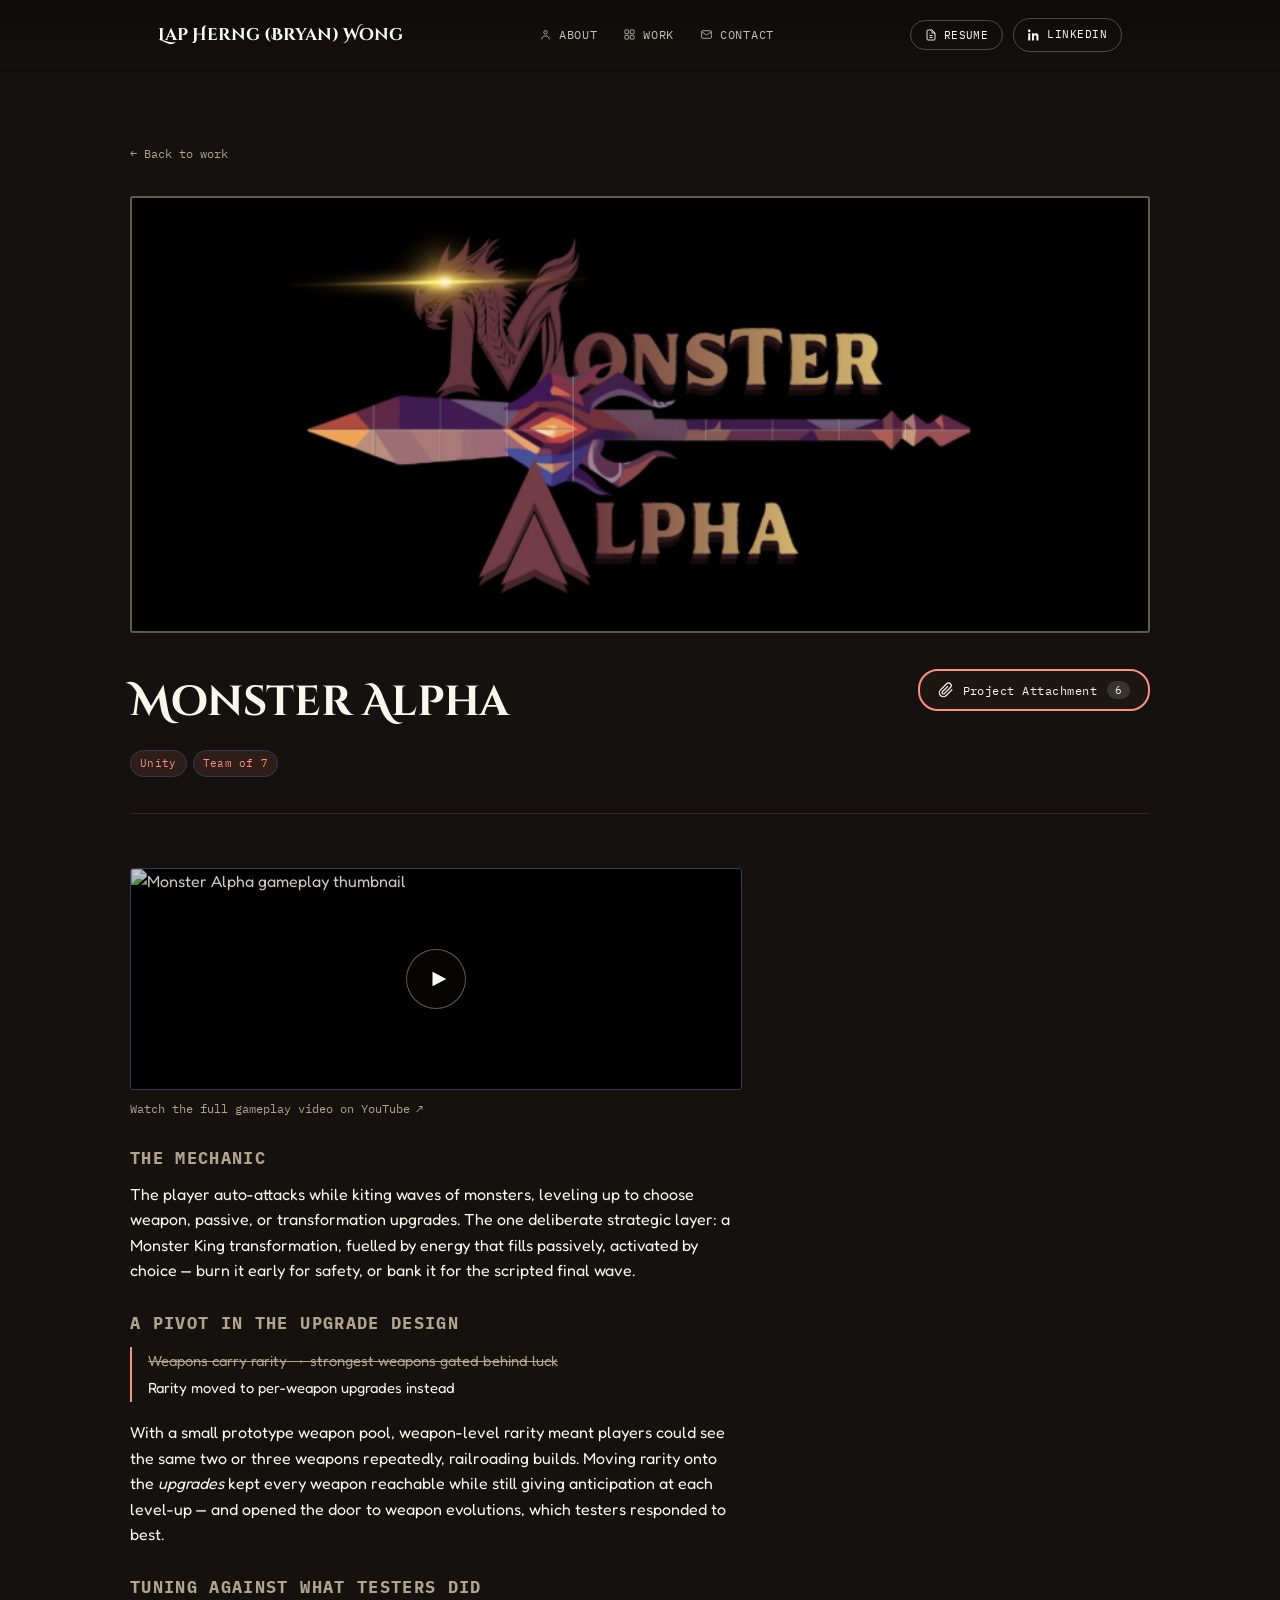
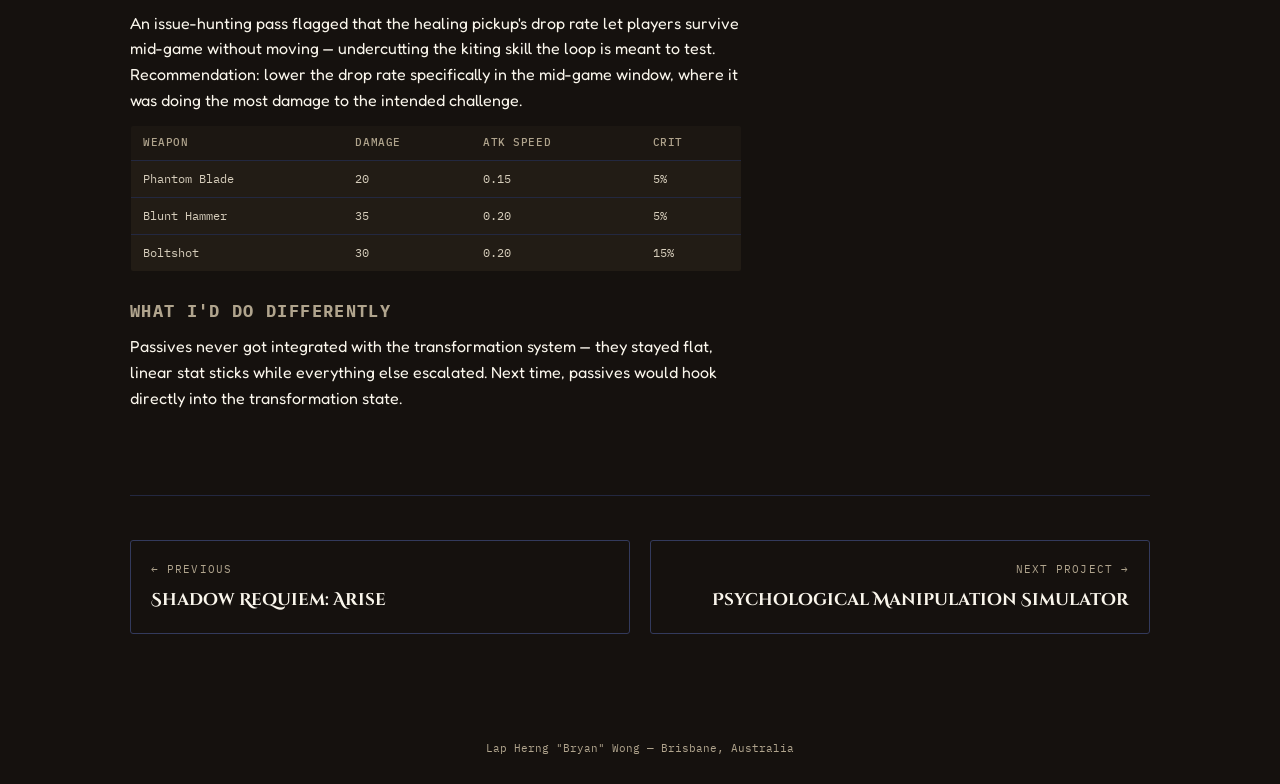
==== projects/monster-alpha.html @ 1b2f1379 "Add resume preview/download button to nav, next to LinkedIn" ====
<!DOCTYPE html>
<html lang="en">
<head>
<meta charset="UTF-8">
<meta name="viewport" content="width=device-width, initial-scale=1.0">
<title>Monster Alpha — Case Study — Lap Herng (Bryan) Wong</title>
<meta name="description" content="Case study: systems and mechanics design work on Monster Alpha.">
<link rel="preconnect" href="https://fonts.googleapis.com">
<link rel="preconnect" href="https://fonts.gstatic.com" crossorigin>
<link href="https://fonts.googleapis.com/css2?family=Cinzel+Decorative:wght@700;900&family=Fredoka:wght@300;400;500;600;700&family=IBM+Plex+Mono:wght@400;500&family=Quicksand:wght@500;600;700&display=swap" rel="stylesheet">
<link rel="stylesheet" href="../assets/style.css?v=3">
</head>
<body>

<header class="nav" id="siteNav">
  <div class="nav-inner">
    <a href="../index.html#top" class="nav-name">Lap Herng (Bryan) Wong</a>
    <ul class="nav-links">
      <li><a href="../index.html#about"><svg viewBox="0 0 24 24" fill="none" stroke="currentColor" stroke-width="1.8"><circle cx="12" cy="8" r="3.2"/><path d="M5 21c0-4 3.2-6.5 7-6.5s7 2.5 7 6.5"/></svg><span class="label">About</span></a></li>
      <li><a href="../index.html#work"><svg viewBox="0 0 24 24" fill="none" stroke="currentColor" stroke-width="1.8"><rect x="3.5" y="3.5" width="7" height="7" rx="1"/><rect x="13.5" y="3.5" width="7" height="7" rx="1"/><rect x="3.5" y="13.5" width="7" height="7" rx="1"/><rect x="13.5" y="13.5" width="7" height="7" rx="1"/></svg><span class="label">Work</span></a></li>
      <li><a href="../index.html#contact"><svg viewBox="0 0 24 24" fill="none" stroke="currentColor" stroke-width="1.8"><rect x="3" y="5" width="18" height="14" rx="2"/><path d="M3 7l9 6 9-6"/></svg><span class="label">Contact</span></a></li>
    </ul>
    <div class="nav-actions">
      <button class="nav-social" data-modal="resume-modal" aria-haspopup="dialog">
        <svg viewBox="0 0 24 24" fill="none" stroke="currentColor" stroke-width="1.8"><path d="M14 2H6a2 2 0 0 0-2 2v16a2 2 0 0 0 2 2h12a2 2 0 0 0 2-2V8z"/><path d="M14 2v6h6"/><path d="M9 13h6M9 17h6M9 9h1"/></svg>
        <span>Resume</span>
      </button>
      <a class="nav-social" href="https://www.linkedin.com/in/lapherngwong/" target="_blank" rel="noopener">
        <svg viewBox="0 0 24 24" fill="currentColor"><path d="M4.98 3.5C4.98 4.88 3.9 6 2.5 6S0 4.88 0 3.5 1.12 1 2.5 1s2.48 1.12 2.48 2.5zM.5 8.5h4V23h-4V8.5zM8.5 8.5h3.8v2h.05c.53-1 1.83-2.05 3.77-2.05 4.03 0 4.78 2.65 4.78 6.1V23h-4v-6.9c0-1.65-.03-3.77-2.3-3.77-2.3 0-2.65 1.8-2.65 3.65V23h-4V8.5z"/></svg>
        <span>LinkedIn</span>
      </a>
    </div>
  </div>
</header>

<div class="attachment-modal resume-modal-wrap" id="resume-modal" role="dialog" aria-modal="true" aria-labelledby="resume-modal-title" inert>
  <div class="attachment-modal-backdrop" data-modal-close></div>
  <div class="attachment-modal-panel resume-modal-panel">
    <div class="attachment-modal-head">
      <h3 id="resume-modal-title">Resume — Lap Herng (Bryan) Wong</h3>
      <button class="attachment-modal-close" data-modal-close>Close ×</button>
    </div>
    <iframe class="resume-frame" src="../assets/files/Lap_Herng_Wong(Bryan)_Resume.pdf" title="Resume preview — Lap Herng (Bryan) Wong"></iframe>
    <div class="resume-modal-actions">
      <a class="resume-download" href="../assets/files/Lap_Herng_Wong(Bryan)_Resume.pdf" download="Lap_Herng_Wong(Bryan)_Resume.pdf">
        <svg viewBox="0 0 24 24" fill="none" stroke="currentColor" stroke-width="2"><path d="M12 3v12m0 0l-4-4m4 4l4-4"/><path d="M4 17v2a2 2 0 0 0 2 2h12a2 2 0 0 0 2-2v-2"/></svg>
        Download PDF
      </a>
    </div>
  </div>
</div>

<main>
  <div class="wrap project-page-header row--monster">
    <a class="back-link" href="../index.html#work"><span class="arrow-back">←</span> Back to work</a>

    <div class="project-hero-media reveal"><img src="../assets/images/monster-alpha.png" alt="Monster Alpha logo"></div>

    <div class="project-title-row reveal">
      <div>
        <h1>Monster Alpha</h1>
        <div class="row-tags"><span class="tag">Unity</span><span class="tag">Team of 7</span></div>
      </div>
      <button class="attachment-btn" data-modal="attach-monster" aria-haspopup="dialog">
        <svg viewBox="0 0 24 24" fill="none" stroke="currentColor" stroke-width="1.8"><path d="M21.44 11.05l-9.19 9.19a6 6 0 01-8.49-8.49l9.19-9.19a4 4 0 015.66 5.66l-9.2 9.19a2 2 0 01-2.83-2.83l8.49-8.48"/></svg>
        Project Attachment <span class="count">6</span>
      </button>
    </div>

    <div class="attachment-modal" id="attach-monster" role="dialog" aria-modal="true" aria-labelledby="attach-monster-title" inert>
      <div class="attachment-modal-backdrop" data-modal-close></div>
      <div class="attachment-modal-panel">
        <div class="attachment-modal-head">
          <h3 id="attach-monster-title">Monster Alpha — Project Attachments</h3>
          <button class="attachment-modal-close" data-modal-close>Close ×</button>
        </div>
        <div class="attachment-grid">
          <div class="attachment-card">
            <div class="attachment-media">
              <img src="../assets/images/IMG_3211.png" alt="Storyboard sketch of the defeat screen, leveling up, and vampire transformation sequences">
            </div>
            <div class="attachment-caption">
              <div class="a-title">Storyboard according to system designed</div>
              <div class="a-desc">Designed the system and mechanics of the game, starting with a unique game idea — monster transformation, to weapon unlock and levelling up.</div>
            </div>
          </div>
          <div class="attachment-card">
            <div class="attachment-media">
              <img src="../assets/images/MA_character.png" alt="Character design sketches showing the Dragon character before and after transformation, with Yin/Yang split abilities and upgrade tree">
            </div>
            <div class="attachment-caption">
              <div class="a-title">Character design sketches</div>
              <div class="a-desc">Early concept sketches for a character's abilities before and after transformation, including detailed ability descriptions.</div>
            </div>
          </div>
          <div class="attachment-card">
            <div class="attachment-media">
              <img src="../assets/images/MA_attribute.png" alt="Full weapon attributes table listing damage, speed, and crit stats for every weapon">
            </div>
            <div class="attachment-caption">
              <div class="a-title">Full weapon attributes table</div>
              <div class="a-desc">The complete seven-weapon balance sheet the case study's table is excerpted from, including the healing-drop-rate tuning pass by game phase.</div>
            </div>
          </div>
          <div class="attachment-card">
            <div class="attachment-media">
              <img src="../assets/images/MA_weapon%20evolution.png" alt="Full weapon evolution attributes table listing each weapon's evolved form and its unlocked effects">
            </div>
            <div class="attachment-caption">
              <div class="a-title">Full weapon evolution attributes table</div>
              <div class="a-desc">The complete evolution table for every weapon — each one's evolved form, the new effect it unlocks (piercing return bolts, a 360° slash burst, explosive rounds), and the numbers behind it.</div>
            </div>
          </div>
          <div class="attachment-card">
            <div class="attachment-media">
              <img src="../assets/images/MA_tutorial%20system.png" alt="Tutorial system concept screens covering movement, transformation, rarity, evolution, passives, and pickups">
            </div>
            <div class="attachment-caption">
              <div class="a-title">Tutorial system concept & implementation</div>
              <div class="a-desc">Designed the onboarding tutorial system from scratch — the sequence of screens teaching movement and auto-fire, the energy bar and transform key, card rarity and evolution, and passives and pickups, so new players learn every core mechanic before the real run starts.</div>
            </div>
          </div>
          <div class="attachment-card">
            <div class="attachment-media">
              <img src="../assets/images/MA_issue%20hunt.png" alt="Issue-hunting playtest notes covering weapon evolutions and feedback">
            </div>
            <div class="attachment-caption">
              <div class="a-title">Issue-hunting pass notes</div>
              <div class="a-desc">Raw notes from the issue-hunting session that flagged the healing pickup drop rate as undercutting the core kiting skill.</div>
            </div>
          </div>
        </div>
      </div>
    </div>

    <div class="project-content">
      <div class="detail-body" style="max-width:68ch;">
        <a class="video-embed reveal" href="https://youtu.be/BWsfj2UDXhA" target="_blank" rel="noopener" data-video-id="BWsfj2UDXhA" aria-label="Play Monster Alpha gameplay video">
          <img src="https://img.youtube.com/vi/BWsfj2UDXhA/hqdefault.jpg" alt="Monster Alpha gameplay thumbnail" loading="lazy">
          <span class="play-badge"><svg viewBox="0 0 24 24"><path d="M6 4l15 8-15 8V4z"/></svg></span>
        </a>
        <a class="video-caption" href="https://youtu.be/BWsfj2UDXhA" target="_blank" rel="noopener">Watch the full gameplay video on YouTube <span aria-hidden="true">↗</span></a>

        <h4>The mechanic</h4>
        <p>The player auto-attacks while kiting waves of monsters, leveling up to choose weapon, passive, or transformation upgrades. The one deliberate strategic layer: a Monster King transformation, fuelled by energy that fills passively, activated by choice — burn it early for safety, or bank it for the scripted final wave.</p>

        <h4>A pivot in the upgrade design</h4>
        <div class="pivot-box reveal">
          <span class="before">Weapons carry rarity → strongest weapons gated behind luck</span>
          <span class="after">Rarity moved to per-weapon upgrades instead</span>
        </div>
        <p>With a small prototype weapon pool, weapon-level rarity meant players could see the same two or three weapons repeatedly, railroading builds. Moving rarity onto the <em>upgrades</em> kept every weapon reachable while still giving anticipation at each level-up — and opened the door to weapon evolutions, which testers responded to best.</p>

        <h4>Tuning against what testers did</h4>
        <p>An issue-hunting pass flagged that the healing pickup's drop rate let players survive mid-game without moving — undercutting the kiting skill the loop is meant to test. Recommendation: lower the drop rate specifically in the mid-game window, where it was doing the most damage to the intended challenge.</p>
        <table class="data-table reveal">
          <tr><th>Weapon</th><th>Damage</th><th>Atk speed</th><th>Crit</th></tr>
          <tr><td>Phantom Blade</td><td>20</td><td>0.15</td><td>5%</td></tr>
          <tr><td>Blunt Hammer</td><td>35</td><td>0.20</td><td>5%</td></tr>
          <tr><td>Boltshot</td><td>30</td><td>0.20</td><td>15%</td></tr>
        </table>

        <h4>What I'd do differently</h4>
        <p>Passives never got integrated with the transformation system — they stayed flat, linear stat sticks while everything else escalated. Next time, passives would hook directly into the transformation state.</p>
      </div>

      <div class="project-pager reveal">
        <a class="pager-link prev row--shadow" href="shadow-requiem.html">
          <span class="pager-label">← Previous</span>
          <span class="pager-title">Shadow Requiem: Arise</span>
        </a>
        <a class="pager-link next row--psych" href="psychological-manipulation-simulator.html">
          <span class="pager-label">Next project →</span>
          <span class="pager-title">Psychological Manipulation Simulator</span>
        </a>
      </div>
    </div>
  </div>
</main>

<footer>Lap Herng "Bryan" Wong — Brisbane, Australia</footer>

<script src="../assets/main.js?v=3"></script>
</body>
</html>
---- assets/style.css ----
:root{
    --bg: #15110E;
    --bg-panel: #1C1712;
    --bg-panel-2: #221C15;
    --rule: #333A5C;
    --rule-soft: #232840;
    --text: #FAF6EC;
    --text-muted: #D6CDBB;
    --text-faint: #B0A48D;

    --accent: #B23A2E;
    --accent-bright: #E0725F;
    --bg-about: #2E2838;

    --sev-critical: #E2453C;
    --sev-high: #DE8A3C;
    --sev-medium: #C9A227;
    --sev-low: #7A8FA6;

    --radius: 3px;
    --maxw: 1020px;
  }

  *{ box-sizing: border-box; }
  html{ scroll-behavior: smooth; scroll-padding-top: 76px; background: #15110E; -webkit-overflow-scrolling: touch; }
  @media (prefers-reduced-motion: reduce){
    html{ scroll-behavior: auto; }
    *{ animation-duration: 0.001ms !important; animation-iteration-count: 1 !important; transition-duration: 0.001ms !important; scroll-behavior: auto !important; }
  }

  /* SCROLL REVEAL — starts 35px lower and invisible, animates to its normal spot and full
     opacity over 0.6s as it enters the viewport. Plays once (JS never removes .in once set).
     Reduced motion: skip outright, content is never hidden in the first place. */
  .reveal{
    opacity: 0;
    transform: translateY(35px);
    transition: opacity 0.6s cubic-bezier(0.16, 1, 0.3, 1), transform 0.6s cubic-bezier(0.16, 1, 0.3, 1);
    transition-delay: var(--reveal-delay, 0s);
  }
  .reveal.in{ opacity: 1; transform: translateY(0); }
  @media (prefers-reduced-motion: reduce){
    .reveal{ opacity: 1; transform: none; transition: none; }
  }

  body{
    margin:0;
    background: var(--bg);
    color: var(--text);
    font-family: 'Fredoka', -apple-system, sans-serif;
    font-size: 16px;
    line-height: 1.6;
    -webkit-font-smoothing: antialiased;
  }
  ::selection{ background: var(--accent); color: #15110E; }
  a{ color: inherit; }
  a:focus-visible, button:focus-visible{ outline: 2px solid var(--accent-bright); outline-offset: 3px; }
  h1,h2,h3,h4{ font-family: 'Cinzel Decorative', serif; font-weight: 700; margin: 0; letter-spacing: -0.01em; }
  .mono{ font-family: 'IBM Plex Mono', monospace; }
  p{ margin: 0 0 12px; }

  .eyebrow{
    font-family: 'IBM Plex Mono', monospace;
    font-size: 0.72rem; letter-spacing: 0.18em; text-transform: uppercase;
    color: var(--text-faint); display: flex; align-items: center; gap: 10px; margin-bottom: 16px;
  }
  .eyebrow::before{ content:""; width: 22px; height: 1px; background: var(--text-faint); display: inline-block; }

  .wrap{ max-width: var(--maxw); margin: 0 auto; padding: 0 28px; }

  /* NAV — fixed, overlays the hero banner, solidifies on scroll */
  header.nav{
    position: fixed; top: 0; left: 0; right: 0; z-index: 50;
    background: linear-gradient(to bottom, rgba(10,8,6,0.65), transparent);
    border-bottom: 1px solid transparent;
    transition: background 0.3s cubic-bezier(0.25,0.1,0.25,1), border-color 0.3s cubic-bezier(0.25,0.1,0.25,1), backdrop-filter 0.3s cubic-bezier(0.25,0.1,0.25,1);
  }
  header.nav.scrolled{
    background: rgba(21,17,14,0.9);
    backdrop-filter: blur(8px);
    border-bottom: 1px solid var(--rule-soft);
  }
  header.nav.scrolled .nav-name{ color: var(--text); }
  header.nav.scrolled .nav-links a{ color: var(--text-muted); }
  header.nav.scrolled .nav-links a:hover{ color: var(--text); }
  header.nav.scrolled .nav-social{ color: var(--text) !important; border-color: var(--rule); }
  .nav-inner{ max-width: var(--maxw); margin: 0 auto; padding: 18px 28px; display: flex; align-items: center; justify-content: space-between; }
  .nav-name{ font-family: 'Cinzel Decorative', serif; font-weight: 700; font-size: 1.05rem; text-decoration: none; color: #fff; }
  .nav-links{ display: flex; gap: 26px; list-style: none; margin: 0; padding: 0; font-family: 'IBM Plex Mono', monospace; font-size: 0.72rem; letter-spacing: 0.06em; text-transform: uppercase; }
  .nav-links a{ text-decoration: none; color: rgba(237,230,217,0.82); transition: color 0.25s cubic-bezier(0.25,0.1,0.25,1); display: flex; align-items: center; gap: 7px; }
  .nav-links a:hover{ color: #fff; }
  .nav-links svg{ width: 13px; height: 13px; opacity: 0.85; flex-shrink: 0; }
  .nav-actions{ display: flex; align-items: center; gap: 10px; }
  .nav-social{
    color: #fff !important; border: 1px solid rgba(255,255,255,0.25); padding: 7px 14px; border-radius: 20px;
    font-family: 'IBM Plex Mono', monospace; font-size: 0.7rem; text-decoration: none; letter-spacing: 0.04em;
    display: flex; align-items: center; gap: 7px; text-transform: uppercase;
    background: none; cursor: pointer;
    transition: border-color 0.25s cubic-bezier(0.25,0.1,0.25,1), color 0.25s cubic-bezier(0.25,0.1,0.25,1);
  }
  .nav-social:hover{ border-color: var(--accent-bright); color: var(--accent-bright) !important; }
  .nav-social svg{ width: 12px; height: 12px; }
  @media (max-width: 780px){ .nav-links span.label{ display:none; } .nav-links{ gap: 18px; } }
  @media (max-width: 560px){ .nav-actions span{ display:none; } }

  /* HERO BANNER — full-bleed image placeholder, nav overlays this */
  .hero-banner{
    position: relative;
    width: 100%;
    height: 66vh;
    min-height: 420px;
    max-height: 640px;
    overflow: hidden;
  }
  .hero-banner-media{
    position: absolute; inset: 0;
    background-image: url('images/banner.gif');
    background-size: cover;
    background-position: center;
    background-color: #120F0C;
  }
  .hero-banner-scrim{
    position: absolute; inset: 0;
    background: linear-gradient(to bottom, rgba(10,8,6,0.15) 0%, rgba(10,8,6,0.05) 40%, rgba(21,17,14,0.85) 92%, var(--bg) 100%);
  }

  /* ABOUT PANEL — solid contrasting block directly under the hero */
  .about-panel{
    background: var(--bg-about);
    border-bottom: 1px solid var(--rule-soft);
    padding: 68px 0 76px;
    scroll-margin-top: 76px;
  }
  .about-grid{ display: grid; grid-template-columns: 1fr 220px; gap: 40px; align-items: start; }
  @media (max-width: 700px){ .about-grid{ grid-template-columns: 1fr; } }
  .about-photo{
    aspect-ratio: 1/1; width: 100%; border-radius: var(--radius);
    border: 2px solid rgba(240,238,232,0.3);
    background: rgba(5,4,10,0.25);
    display: flex; flex-direction: column; align-items: center; justify-content: center; gap: 10px;
    color: rgba(240,238,232,0.55);
  }
  .about-photo svg{ width: 44px; height: 44px; opacity: 0.7; }
  .about-photo span{ font-family: 'IBM Plex Mono', monospace; font-size: 0.66rem; text-transform: uppercase; letter-spacing: 0.06em; text-align: center; padding: 0 16px; }

  .tool-logos{ display: flex; flex-wrap: wrap; gap: 22px; margin-top: 12px; }
  .tool-badge{ display: flex; flex-direction: column; align-items: center; gap: 6px; color: rgba(240,238,232,0.75); }
  .tool-badge svg{ width: 30px; height: 30px; }
  .tool-badge img{ width: 30px; height: 30px; object-fit: contain; display: block; }
  .tool-badge span{ font-family: 'IBM Plex Mono', monospace; font-size: 0.66rem; letter-spacing: 0.03em; }

  .about-panel .eyebrow{ color: rgba(240,238,232,0.6); }
  .about-panel .eyebrow::before{ background: rgba(240,238,232,0.6); }
  .about-panel h2{ font-size: clamp(2.1rem, 5vw, 3.1rem); color: var(--text); margin-bottom: 22px; }
  .about-panel p{ max-width: 62ch; font-size: 1.04rem; color: var(--text-muted); }
  .about-panel-meta{ margin-top: 26px; display: flex; flex-wrap: wrap; gap: 10px 24px; font-family: 'IBM Plex Mono', monospace; font-size: 0.78rem; color: rgba(240,238,232,0.62); }
  .about-panel-meta b{ color: rgba(240,238,232,0.9); font-weight: 500; }

  /* WORK GRID */
  section{ padding: 64px 0; border-bottom: 1px solid var(--rule-soft); scroll-margin-top: 76px; }
  section:last-of-type{ border-bottom: none; }

  /* WORK ROWS — zigzag image/text layout */
  .section-head{ margin-bottom: 8px; }
  .section-head h2{ font-size: clamp(1.3rem, 2.6vw, 1.6rem); }

  .work-rows{ display: flex; flex-direction: column; }

  .row-project{ border-top: 1px solid var(--rule-soft); }
  .row-project:last-child{ border-bottom: 1px solid var(--rule-soft); }

  .row-toggle{
    text-decoration: none;
    display: flex;
    align-items: center;
    gap: 52px;
    padding: 52px 0;
    cursor: pointer;
    transition: background 0.3s cubic-bezier(0.25,0.1,0.25,1);
  }
  .row-toggle:hover{ background: rgba(255,255,255,0.04); }
  .row-project--reverse .row-toggle{ flex-direction: row-reverse; }

  .row-media{
    flex: 0 0 320px;
    aspect-ratio: 1 / 1;
    border: 2px solid rgba(214,205,187,0.45);
    border-radius: var(--radius);
    background: var(--bg-panel-2);
    display: flex; align-items: center; justify-content: center;
    padding: 8px;
    overflow: hidden;
    transition: border-color 0.3s cubic-bezier(0.25,0.1,0.25,1), box-shadow 0.3s cubic-bezier(0.25,0.1,0.25,1);
  }
  .row-toggle:hover .row-media{ border-color: var(--tile-accent, var(--rule)); box-shadow: 0 0 0 1px var(--tile-accent, var(--rule)); }
  .row-media img{ width: 100%; height: 100%; object-fit: cover; object-position: center; }
  .row-media.placeholder{ flex-direction: column; gap: 10px; color: var(--text-faint); }
  .row-media.placeholder svg{ width: 34px; height: 34px; opacity: 0.6; }
  .row-media.placeholder span{ font-family: 'IBM Plex Mono', monospace; font-size: 0.68rem; text-transform: uppercase; letter-spacing: 0.08em; text-align: center; }

  /* all three project images share one aspect ratio for visual consistency —
     7:5 was chosen because it minimizes the worst-case crop needed across all
     three source images (~15-17% each) rather than cropping one much harder
     than the others */
  .row-media:not(.placeholder){ aspect-ratio: 7 / 5; }

  .row-text{ flex: 1; min-width: 0; }
  .row-tags{ display: flex; flex-wrap: wrap; gap: 6px; margin-bottom: 14px; }
  .tag{
    font-family: 'IBM Plex Mono', monospace;
    font-size: 0.66rem; letter-spacing: 0.03em;
    padding: 4px 9px; border-radius: 20px;
    border: 1px solid var(--rule);
    color: var(--tile-accent, var(--text-muted));
    background: color-mix(in srgb, var(--tile-accent, var(--rule)) 10%, transparent);
  }
  .row-text h3{ font-size: 1.5rem; margin-bottom: 10px; color: var(--text); }
  .row-blurb{ color: var(--text-muted); font-size: 0.96rem; max-width: 46ch; margin-bottom: 16px; }
  .row-contrib{ list-style: none; margin: 0 0 20px; padding: 0; font-family: 'Quicksand', sans-serif; font-weight: 600; font-size: 0.82rem; color: var(--text-muted); max-width: 46ch; letter-spacing: 0.01em; }
  .row-contrib li{ padding: 6px 0; border-top: 1px solid var(--rule-soft); }
  .row-contrib li:first-child{ border-top: none; }
  .row-contrib li::before{ content: "— "; color: var(--tile-accent, var(--text-faint)); }

  .row-cta{
    display: inline-flex; align-items: center; gap: 6px;
    font-family: 'IBM Plex Mono', monospace; font-size: 0.8rem;
    color: var(--tile-accent, var(--accent-bright));
  }
  .row-cta .arrow{ transition: transform 0.35s cubic-bezier(0.25,0.1,0.25,1); }
  .row-toggle[aria-expanded="true"] .row-cta .arrow{ transform: rotate(90deg); }
  .row-toggle:hover .row-cta{ text-decoration: underline; }

  @media (max-width: 820px){
    .row-toggle, .row-project--reverse .row-toggle{ flex-direction: column; align-items: stretch; gap: 24px; padding: 36px 0; }
    .row-media{ flex-basis: auto; width: 100%; }
  }

  .row--shadow{ --tile-accent: #B3A5E8; }
  .row--monster{ --tile-accent: #FF9080; }
  .row--psych{ --tile-accent: #E8CB5C; }

  /* project page content column (reused from the old expand-panel body) */
  .detail-body{ padding: 4px 0 52px; max-width: 68ch; }
  .detail-body h4{ font-family: 'IBM Plex Mono', monospace; font-size: 1.05rem; text-transform: uppercase; letter-spacing: 0.08em; color: var(--text-faint); margin: 26px 0 10px; }
  .detail-body h4:first-child{ margin-top: 0; }
  .detail-body p.muted{ color: var(--text-muted); }

  .video-embed{ position: relative; display: block; width: 100%; max-width: 640px; padding-top: 36%; background: #000; border: 1px solid var(--rule); border-radius: var(--radius); overflow: hidden; margin: 6px 0 10px; }
  .video-embed iframe{ position: absolute; inset: 0; width: 100%; height: 100%; border: 0; }
  .video-embed img{ position: absolute; inset: 0; width: 100%; height: 100%; object-fit: cover; transition: transform 0.35s cubic-bezier(0.25,0.1,0.25,1), filter 0.35s cubic-bezier(0.25,0.1,0.25,1); filter: brightness(0.82); }
  .video-embed:hover img{ transform: scale(1.03); filter: brightness(0.68); }
  .video-embed .play-badge{
    position: absolute; top: 50%; left: 50%; transform: translate(-50%,-50%);
    width: 60px; height: 60px; border-radius: 50%;
    background: rgba(10,8,6,0.6); border: 1px solid rgba(255,255,255,0.35);
    display: flex; align-items: center; justify-content: center;
    transition: background 0.3s cubic-bezier(0.25,0.1,0.25,1), transform 0.3s cubic-bezier(0.25,0.1,0.25,1), border-color 0.3s cubic-bezier(0.25,0.1,0.25,1);
  }
  .video-embed:hover .play-badge{ background: var(--tile-accent, var(--accent)); border-color: transparent; transform: translate(-50%,-50%) scale(1.08); }
  .video-embed .play-badge svg{ width: 22px; height: 22px; fill: #fff; margin-left: 3px; }
  .video-caption{ text-decoration: none; font-family: 'IBM Plex Mono', monospace; font-size: 0.74rem; color: var(--text-faint); margin: 0 0 24px; display: flex; align-items: center; gap: 6px; }
  .video-caption:hover{ color: var(--tile-accent, var(--accent-bright)); }

  .triage{ border: 1px solid var(--rule); border-radius: var(--radius); overflow: hidden; margin: 6px 0; }
  .triage-row{ display: grid; grid-template-columns: 100px 1fr; border-bottom: 1px solid var(--rule-soft); background: var(--bg-panel); }
  .triage-row:last-child{ border-bottom: none; }
  .triage-sev{ padding: 14px 12px; font-family: 'IBM Plex Mono', monospace; font-size: 0.68rem; letter-spacing: 0.06em; text-transform: uppercase; display: flex; align-items: flex-start; gap: 7px; border-right: 1px solid var(--rule-soft); }
  .triage-sev .dot{ width: 7px; height: 7px; border-radius: 50%; margin-top: 4px; flex-shrink: 0; }
  .triage-body{ padding: 14px 16px; }
  .triage-body .finding{ font-weight: 600; margin-bottom: 5px; font-size: 0.94rem; }
  .triage-body .fix{ color: var(--text-muted); font-size: 0.87rem; margin: 0; }
  .triage-body .fix strong{ color: var(--text); font-weight: 500; }
  .sev-critical .dot{ background: var(--sev-critical); } .sev-critical{ color: var(--sev-critical); }
  .sev-medium .dot{ background: var(--sev-medium); } .sev-medium{ color: var(--sev-medium); }
  .sev-low .dot{ background: var(--sev-low); } .sev-low{ color: var(--sev-low); }

  .data-table{ width: 100%; border-collapse: collapse; font-family: 'IBM Plex Mono', monospace; font-size: 0.78rem; margin: 6px 0; border: 1px solid var(--rule); border-radius: var(--radius); overflow: hidden; }
  .data-table th, .data-table td{ padding: 8px 12px; text-align: left; border-bottom: 1px solid var(--rule-soft); }
  .data-table th{ background: var(--bg-panel); color: var(--text-faint); text-transform: uppercase; letter-spacing: 0.05em; font-weight: 500; font-size: 0.68rem; }
  .data-table td{ background: var(--bg-panel-2); color: var(--text-muted); }
  .data-table tr:last-child td{ border-bottom: none; }

  .pivot-box{ border-left: 2px solid var(--tile-accent, var(--accent)); padding: 2px 0 2px 16px; margin: 6px 0 18px; color: var(--text-muted); font-size: 0.92rem; }
  .pivot-box .before{ display: block; text-decoration: line-through; color: var(--text-faint); }
  .pivot-box .after{ display: block; color: var(--text); margin-top: 4px; }

  .ethics-note{ border: 1px solid var(--rule); border-radius: var(--radius); padding: 14px 18px; background: var(--bg-panel); font-size: 0.88rem; color: var(--text-muted); margin: 6px 0 20px; }
  .ethics-note strong{ color: var(--text); }

  .log-entry{ border: 1px solid var(--rule); border-radius: var(--radius); background: var(--bg-panel); padding: 18px 20px; margin-bottom: 10px; }
  .log-entry .log-date{ font-family: 'IBM Plex Mono', monospace; font-size: 0.7rem; color: var(--tile-accent, var(--accent-bright)); text-transform: uppercase; letter-spacing: 0.06em; margin-bottom: 8px; display: flex; align-items: center; gap: 8px; }
  .log-entry .log-date .pill{ background: color-mix(in srgb, var(--tile-accent, var(--accent)) 16%, transparent); border: 1px solid color-mix(in srgb, var(--tile-accent, var(--accent)) 45%, transparent); padding: 2px 8px; border-radius: 20px; font-size: 0.64rem; }
  .log-entry p{ font-size: 0.92rem; }
  .log-next{ border: 1px dashed var(--rule); border-radius: var(--radius); padding: 14px 18px; color: var(--text-faint); font-family: 'IBM Plex Mono', monospace; font-size: 0.76rem; }

  /* ABOUT */
  .about-body{ max-width: 62ch; color: var(--text-muted); }
  .about-body strong{ color: var(--text); font-weight: 500; }
  .focus-row{ display: flex; flex-wrap: wrap; gap: 8px; margin-top: 22px; }

  /* CONTACT */
  .contact-inner{ display: flex; flex-wrap: wrap; justify-content: space-between; align-items: flex-end; gap: 24px; }
  .contact-inner h2{ font-size: clamp(1.5rem, 3vw, 2rem); max-width: 18ch; }
  .contact-links{ display: flex; flex-direction: column; gap: 8px; align-items: flex-start; }
  .contact-links a{ font-family: 'IBM Plex Mono', monospace; font-size: 0.88rem; text-decoration: none; color: var(--text-muted); border-bottom: 1px solid transparent; transition: color 0.25s cubic-bezier(0.25,0.1,0.25,1), border-color 0.25s cubic-bezier(0.25,0.1,0.25,1); }
  .contact-links a:hover{ color: var(--accent-bright); border-color: var(--accent-bright); }

  footer{ padding: 26px; text-align: center; font-family: 'IBM Plex Mono', monospace; font-size: 0.7rem; color: var(--text-faint); }

/* ============ PROJECT PAGE (standalone case study pages) ============ */
.project-page-header{ padding: 140px 0 0; }
.back-link{
  display: inline-flex; align-items: center; gap: 7px;
  font-family: 'IBM Plex Mono', monospace; font-size: 0.78rem;
  color: var(--text-faint); text-decoration: none; margin-bottom: 32px;
  transition: color 0.25s cubic-bezier(0.25,0.1,0.25,1), transform 0.25s cubic-bezier(0.25,0.1,0.25,1);
  transform-origin: left center;
}
.back-link:hover{ color: var(--tile-accent, var(--text)); transform: scale(1.06); }
.back-link .arrow-back{ transition: transform 0.3s cubic-bezier(0.25,0.1,0.25,1); }
.back-link:hover .arrow-back{ transform: translateX(-3px); }

.project-hero-media{
  width: 100%; aspect-ratio: 21 / 9; max-height: 480px;
  border: 2px solid rgba(214,205,187,0.45); border-radius: var(--radius);
  overflow: hidden; background: var(--bg-panel-2);
  margin-bottom: 36px;
}
.project-hero-media img{ width: 100%; height: 100%; object-fit: contain; }
/* Each logo image is narrower than the 21:9 border, so object-fit:contain letterboxes
   left/right. Filling the container with the logo's own background color (sampled from
   its edges) instead of the generic panel color makes the letterbox blend in rather than
   reading as empty space -- the border itself and the image are untouched. */
.row--monster .project-hero-media{ background: #000000; }
.row--shadow .project-hero-media{ background: #000000; }
.row--psych .project-hero-media{ background: #5C5446; }

.project-title-row{
  display: flex; flex-wrap: wrap; justify-content: space-between; align-items: flex-start;
  gap: 24px; margin-bottom: 44px; padding-bottom: 36px; border-bottom: 1px solid var(--rule-soft);
}
.project-title-row h1{ font-size: clamp(1.9rem, 4vw, 2.6rem); }
.project-title-row .row-tags{ margin: 14px 0 0; }

.project-content{ padding-bottom: 80px; }

/* prev/next footer navigation between the three project pages */
.project-pager{
  display: grid; grid-template-columns: 1fr 1fr; gap: 20px;
  border-top: 1px solid var(--rule-soft); padding: 44px 0 0; margin-top: 20px;
}
.pager-link{
  display: flex; flex-direction: column; gap: 8px; padding: 20px;
  border: 1px solid var(--rule); border-radius: var(--radius);
  text-decoration: none; transition: border-color 0.3s cubic-bezier(0.25,0.1,0.25,1), background 0.3s cubic-bezier(0.25,0.1,0.25,1), transform 0.3s cubic-bezier(0.25,0.1,0.25,1);
}
.pager-link:hover{ border-color: var(--tile-accent, var(--accent-bright)); background: rgba(255,255,255,0.04); transform: scale(1.03); }
.pager-link:hover .pager-title{ color: var(--tile-accent, var(--accent-bright)); }
.pager-link.next{ text-align: right; align-items: flex-end; }
.pager-label{ font-family: 'IBM Plex Mono', monospace; font-size: 0.68rem; text-transform: uppercase; letter-spacing: 0.1em; color: var(--text-faint); }
.pager-title{ font-family: 'Cinzel Decorative', serif; font-weight: 700; font-size: 1.05rem; color: var(--text); transition: color 0.3s cubic-bezier(0.25,0.1,0.25,1); }
@media (max-width: 640px){ .project-pager{ grid-template-columns: 1fr; } }

/* ============ PAGE TRANSITIONS ============ */
/* Native cross-document View Transitions: the browser itself snapshots the
   outgoing and incoming page and cross-fades them, with no gap, because it
   happens inside the engine rather than being faked with JS timers and
   opacity classes (which can't smooth over the actual document swap -- that
   was the "pause then snap" problem). Supported in Chrome/Edge 126+; browsers
   without support just navigate normally with no animation, which is a safe
   fallback rather than a broken one. */
@view-transition{
  navigation: auto;
}
::view-transition-old(root),
::view-transition-new(root){
  animation-duration: 0.5s;
  animation-timing-function: cubic-bezier(0.4, 0, 0.2, 1);
}
@media (prefers-reduced-motion: reduce){
  ::view-transition-group(*),
  ::view-transition-old(*),
  ::view-transition-new(*){
    animation: none !important;
  }
}

/* ============ PROJECT ATTACHMENT MODAL ============ */
.attachment-btn{
  display: inline-flex; align-items: center; gap: 9px;
  font-family: 'IBM Plex Mono', monospace; font-size: 0.78rem; letter-spacing: 0.04em;
  color: var(--text); background: var(--bg-panel);
  border: 2px solid var(--tile-accent, var(--rule)); border-radius: 20px;
  padding: 10px 18px; cursor: pointer; flex-shrink: 0;
  transition: background 0.3s cubic-bezier(0.25,0.1,0.25,1), transform 0.3s cubic-bezier(0.25,0.1,0.25,1);
}
.attachment-btn:hover{ background: var(--tile-accent, var(--rule)); color: #15110E; transform: scale(1.04); }
.attachment-btn svg{ width: 16px; height: 16px; }
.attachment-btn .count{
  font-size: 0.68rem; background: rgba(255,255,255,0.12); border-radius: 20px; padding: 2px 8px;
}
.attachment-btn:hover .count{ background: rgba(21,17,14,0.25); }

.attachment-modal{
  position: fixed; inset: 0; z-index: 100;
  display: flex; align-items: flex-start; justify-content: center;
  padding: 60px 24px;
  overflow-y: auto;
  opacity: 0; pointer-events: none;
}
.attachment-modal.open{ opacity: 1; pointer-events: auto; }
.attachment-modal-backdrop{
  position: fixed; inset: 0; background: rgba(10,8,6,0.82); backdrop-filter: blur(4px);
}
.attachment-modal-panel{
  position: relative; width: 100%; max-width: 880px;
  background: var(--bg-panel); border: 1px solid var(--rule); border-radius: var(--radius);
  padding: 36px;
}
.attachment-modal-head{ display: flex; justify-content: space-between; align-items: flex-start; gap: 20px; margin-bottom: 28px; }
.attachment-modal-head h3{ font-size: 1.3rem; }
.attachment-modal-close{
  background: none; border: 1px solid var(--rule); color: var(--text-faint); border-radius: 20px;
  padding: 6px 14px; font-family: 'IBM Plex Mono', monospace; font-size: 0.72rem; cursor: pointer; flex-shrink: 0;
}
.attachment-modal-close:hover{ color: var(--text); border-color: var(--text-faint); }

.attachment-grid{ display: grid; grid-template-columns: 1fr 1fr; gap: 22px; }
@media (max-width: 640px){ .attachment-grid{ grid-template-columns: 1fr; } }
.attachment-card{
  border: 1px solid var(--rule); border-radius: var(--radius); overflow: hidden; background: var(--bg-panel-2);
  transition: border-color 0.3s cubic-bezier(0.25,0.1,0.25,1);
  /* Flow-up entrance, staggered per card, played each time the modal opens (the modal
     itself sits at opacity:0 until .open is added, so there's always an already-painted
     "closed" frame beforehand for this to transition from). */
  opacity: 0;
  transform: translateY(35px);
  transition: opacity 0.6s cubic-bezier(0.16, 1, 0.3, 1), transform 0.6s cubic-bezier(0.16, 1, 0.3, 1), border-color 0.3s cubic-bezier(0.25,0.1,0.25,1);
}
.attachment-modal.open .attachment-card{ opacity: 1; transform: translateY(0); }
/* Hovering the image itself highlights the whole card's border in the project's theme color,
   matching the same hover treatment as the project rows on the homepage. */
.attachment-card:has(.attachment-media:hover){ border-color: var(--tile-accent, var(--rule)); }
.attachment-card:nth-child(1){ transition-delay: 0.08s; }
.attachment-card:nth-child(2){ transition-delay: 0.16s; }
.attachment-card:nth-child(3){ transition-delay: 0.24s; }
.attachment-card:nth-child(4){ transition-delay: 0.32s; }
.attachment-card:nth-child(5){ transition-delay: 0.4s; }
.attachment-card:nth-child(6){ transition-delay: 0.48s; }
.attachment-card:nth-child(n+7){ transition-delay: 0.56s; }
.attachment-media{
  width: 100%; aspect-ratio: 4/3; background: rgba(0,0,0,0.25);
  display: flex; flex-direction: column; align-items: center; justify-content: center; gap: 8px;
  color: var(--text-faint);
  position: relative; overflow: hidden;
}
.attachment-media img, .attachment-media video{ width: 100%; height: 100%; object-fit: cover; display: block; }
.attachment-media svg{ width: 30px; height: 30px; opacity: 0.6; }
.attachment-media span{ font-family: 'IBM Plex Mono', monospace; font-size: 0.68rem; text-transform: uppercase; letter-spacing: 0.06em; text-align: center; padding: 0 12px; }
.attachment-media[role="button"]{ cursor: zoom-in; }
.attachment-media[role="button"]:focus-visible{ outline: 2px solid var(--accent-bright); outline-offset: -2px; }
.attachment-media[role="button"] img{ transition: transform 0.6s cubic-bezier(0.25, 1, 0.5, 1); }
.attachment-media[role="button"]:hover img, .attachment-media[role="button"]:focus-visible img{ transform: scale(1.08); }

.attachment-caption{ padding: 14px 16px; }
.attachment-caption .a-title{ font-family: 'Quicksand', sans-serif; font-weight: 700; font-size: 0.92rem; color: var(--text); margin-bottom: 4px; }
.attachment-caption .a-desc{ font-family: 'Quicksand', sans-serif; font-size: 0.82rem; color: var(--text-muted); line-height: 1.5; }

/* ============ RESUME PREVIEW MODAL ============ */
.resume-modal-panel{ max-width: 760px; }
.resume-frame{
  width: 100%; height: 72vh; border: 1px solid var(--rule); border-radius: var(--radius);
  background: #fff; margin-bottom: 20px; display: block;
}
.resume-modal-actions{ display: flex; justify-content: flex-end; }
.resume-download{
  display: inline-flex; align-items: center; gap: 8px;
  background: var(--tile-accent, var(--accent)); color: #15110E;
  padding: 10px 20px; border-radius: 20px; text-decoration: none;
  font-family: 'IBM Plex Mono', monospace; font-size: 0.78rem; letter-spacing: 0.04em; text-transform: uppercase;
  transition: transform 0.25s cubic-bezier(0.25,0.1,0.25,1), opacity 0.25s cubic-bezier(0.25,0.1,0.25,1);
}
.resume-download:hover{ transform: scale(1.04); opacity: 0.88; }
.resume-download svg{ width: 14px; height: 14px; }
@media (max-width: 640px){ .resume-frame{ height: 56vh; } }

/* ============ IMAGE LIGHTBOX — full-size view of a clicked attachment image ============ */
.img-lightbox{
  position: fixed; inset: 0; z-index: 200;
  display: flex; align-items: center; justify-content: center;
  padding: 60px 24px;
  opacity: 0; pointer-events: none;
}
.img-lightbox.open{ opacity: 1; pointer-events: auto; }
.img-lightbox-backdrop{ position: fixed; inset: 0; background: rgba(10,8,6,0.92); backdrop-filter: blur(6px); }
.img-lightbox-inner{
  position: relative; max-width: min(94vw, 1400px); max-height: 90vh;
}
.img-lightbox-inner img{
  display: block; max-width: 100%; max-height: 90vh; width: auto; height: auto;
  border-radius: var(--radius); box-shadow: 0 20px 60px rgba(0,0,0,0.55);
}
.img-lightbox-close{
  position: absolute; top: -16px; right: -16px; width: 36px; height: 36px; border-radius: 50%;
  background: var(--bg-panel); border: 1px solid var(--rule); color: var(--text);
  display: flex; align-items: center; justify-content: center; cursor: pointer;
  font-family: 'IBM Plex Mono', monospace; font-size: 1.1rem; line-height: 1;
}
.img-lightbox-close:hover{ color: var(--accent-bright); border-color: var(--text-faint); }
@media (max-width: 640px){ .img-lightbox-close{ top: -46px; right: 0; } }
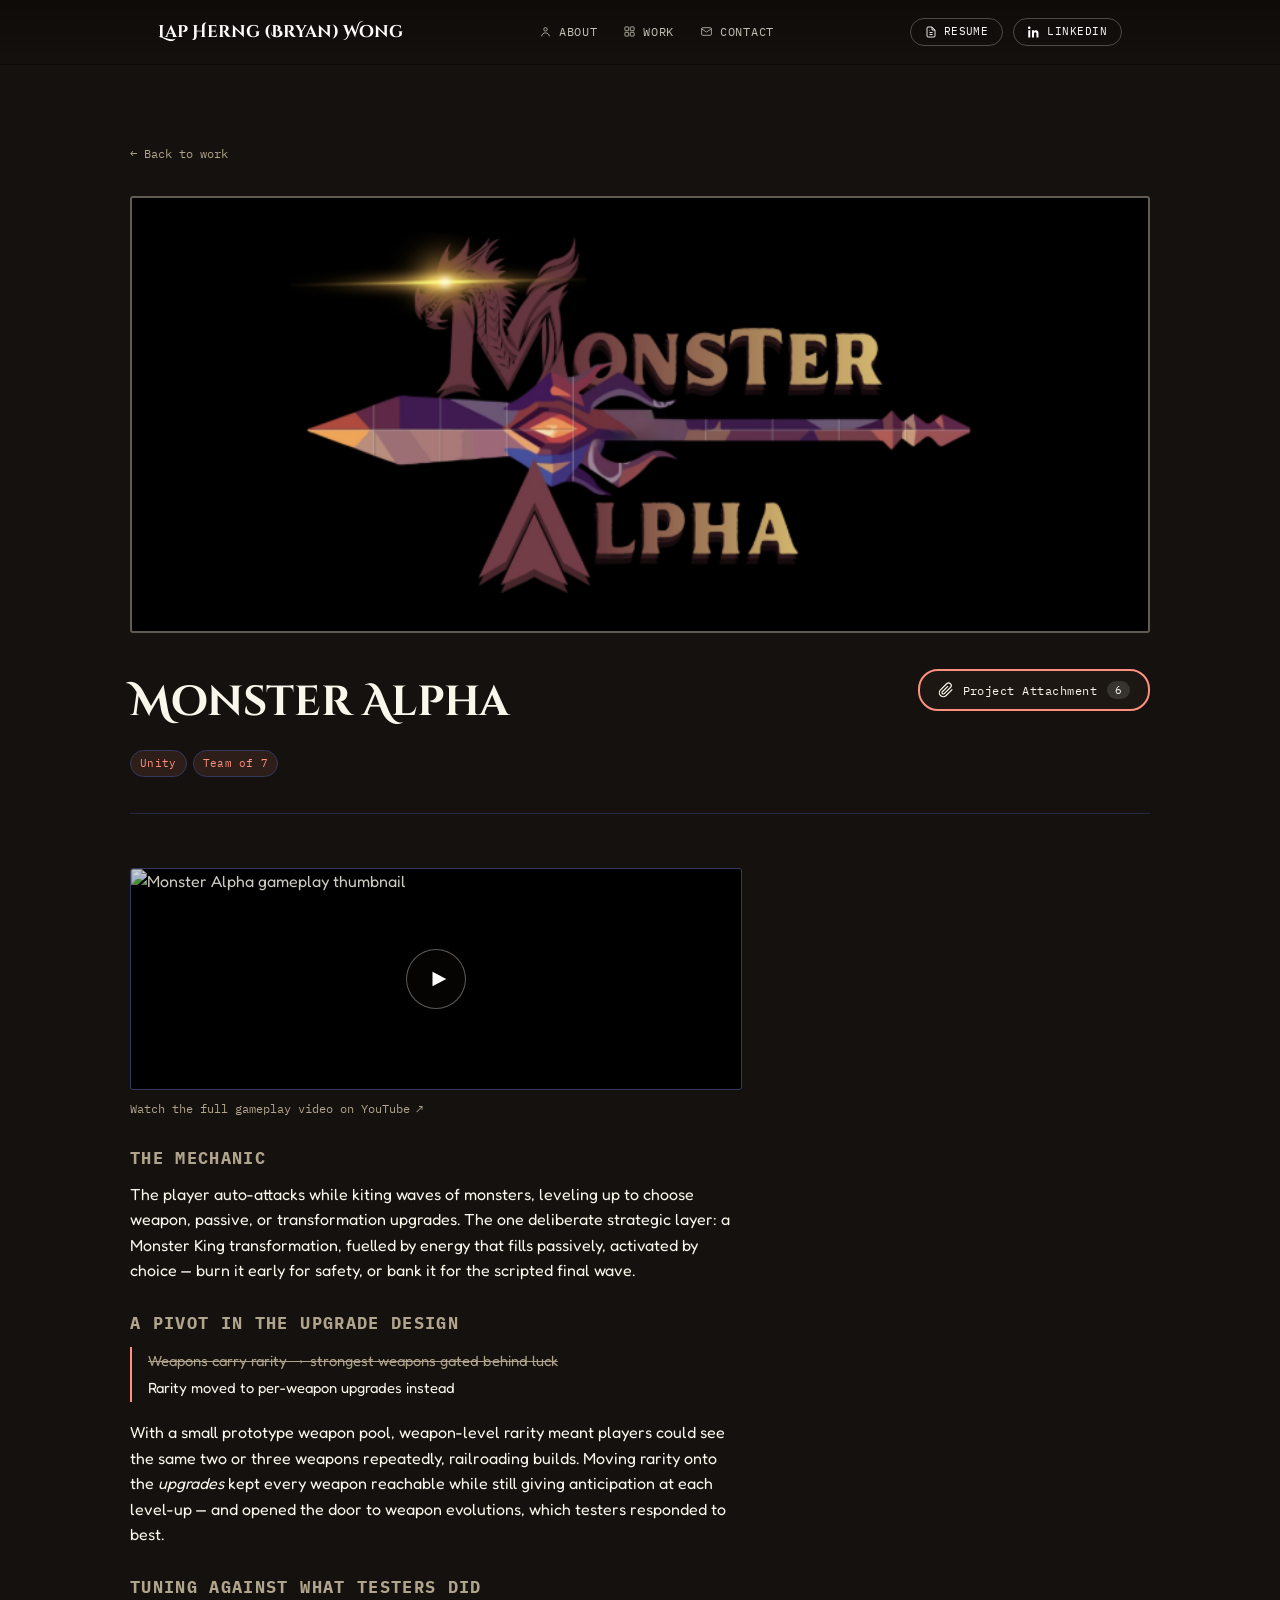
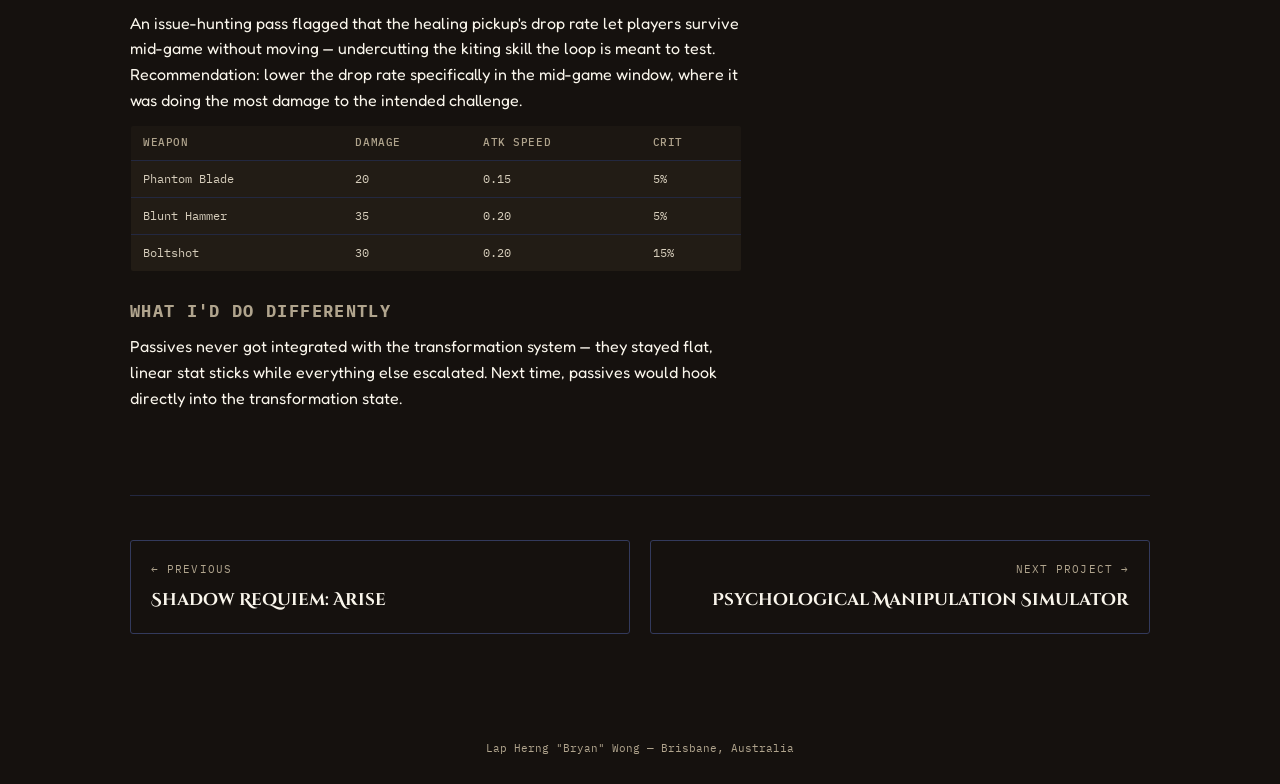
==== commit 1b4708d4: "Fix resume file path (underscore before parenthesis), bump cache-bust version, match resume/LinkedIn" ====
--- a/projects/monster-alpha.html
+++ b/projects/monster-alpha.html
@@ -8,7 +8,7 @@
 <link rel="preconnect" href="https://fonts.googleapis.com">
 <link rel="preconnect" href="https://fonts.gstatic.com" crossorigin>
 <link href="https://fonts.googleapis.com/css2?family=Cinzel+Decorative:wght@700;900&family=Fredoka:wght@300;400;500;600;700&family=IBM+Plex+Mono:wght@400;500&family=Quicksand:wght@500;600;700&display=swap" rel="stylesheet">
-<link rel="stylesheet" href="../assets/style.css?v=3">
+<link rel="stylesheet" href="../assets/style.css?v=4">
 </head>
 <body>
 
@@ -40,9 +40,9 @@
       <h3 id="resume-modal-title">Resume — Lap Herng (Bryan) Wong</h3>
       <button class="attachment-modal-close" data-modal-close>Close ×</button>
     </div>
-    <iframe class="resume-frame" src="../assets/files/Lap_Herng_Wong(Bryan)_Resume.pdf" title="Resume preview — Lap Herng (Bryan) Wong"></iframe>
+    <iframe class="resume-frame" src="../assets/files/Lap_Herng_Wong_(Bryan)_Resume.pdf" title="Resume preview — Lap Herng (Bryan) Wong"></iframe>
     <div class="resume-modal-actions">
-      <a class="resume-download" href="../assets/files/Lap_Herng_Wong(Bryan)_Resume.pdf" download="Lap_Herng_Wong(Bryan)_Resume.pdf">
+      <a class="resume-download" href="../assets/files/Lap_Herng_Wong_(Bryan)_Resume.pdf" download="Lap_Herng_Wong_(Bryan)_Resume.pdf">
         <svg viewBox="0 0 24 24" fill="none" stroke="currentColor" stroke-width="2"><path d="M12 3v12m0 0l-4-4m4 4l4-4"/><path d="M4 17v2a2 2 0 0 0 2 2h12a2 2 0 0 0 2-2v-2"/></svg>
         Download PDF
       </a>
@@ -180,6 +180,6 @@
 
 <footer>Lap Herng "Bryan" Wong — Brisbane, Australia</footer>
 
-<script src="../assets/main.js?v=3"></script>
+<script src="../assets/main.js?v=4"></script>
 </body>
 </html>
--- a/assets/style.css
+++ b/assets/style.css
@@ -94,6 +94,7 @@
   .nav-social{
     color: #fff !important; border: 1px solid rgba(255,255,255,0.25); padding: 7px 14px; border-radius: 20px;
     font-family: 'IBM Plex Mono', monospace; font-size: 0.7rem; text-decoration: none; letter-spacing: 0.04em;
+    line-height: 1;
     display: flex; align-items: center; gap: 7px; text-transform: uppercase;
     background: none; cursor: pointer;
     transition: border-color 0.25s cubic-bezier(0.25,0.1,0.25,1), color 0.25s cubic-bezier(0.25,0.1,0.25,1);
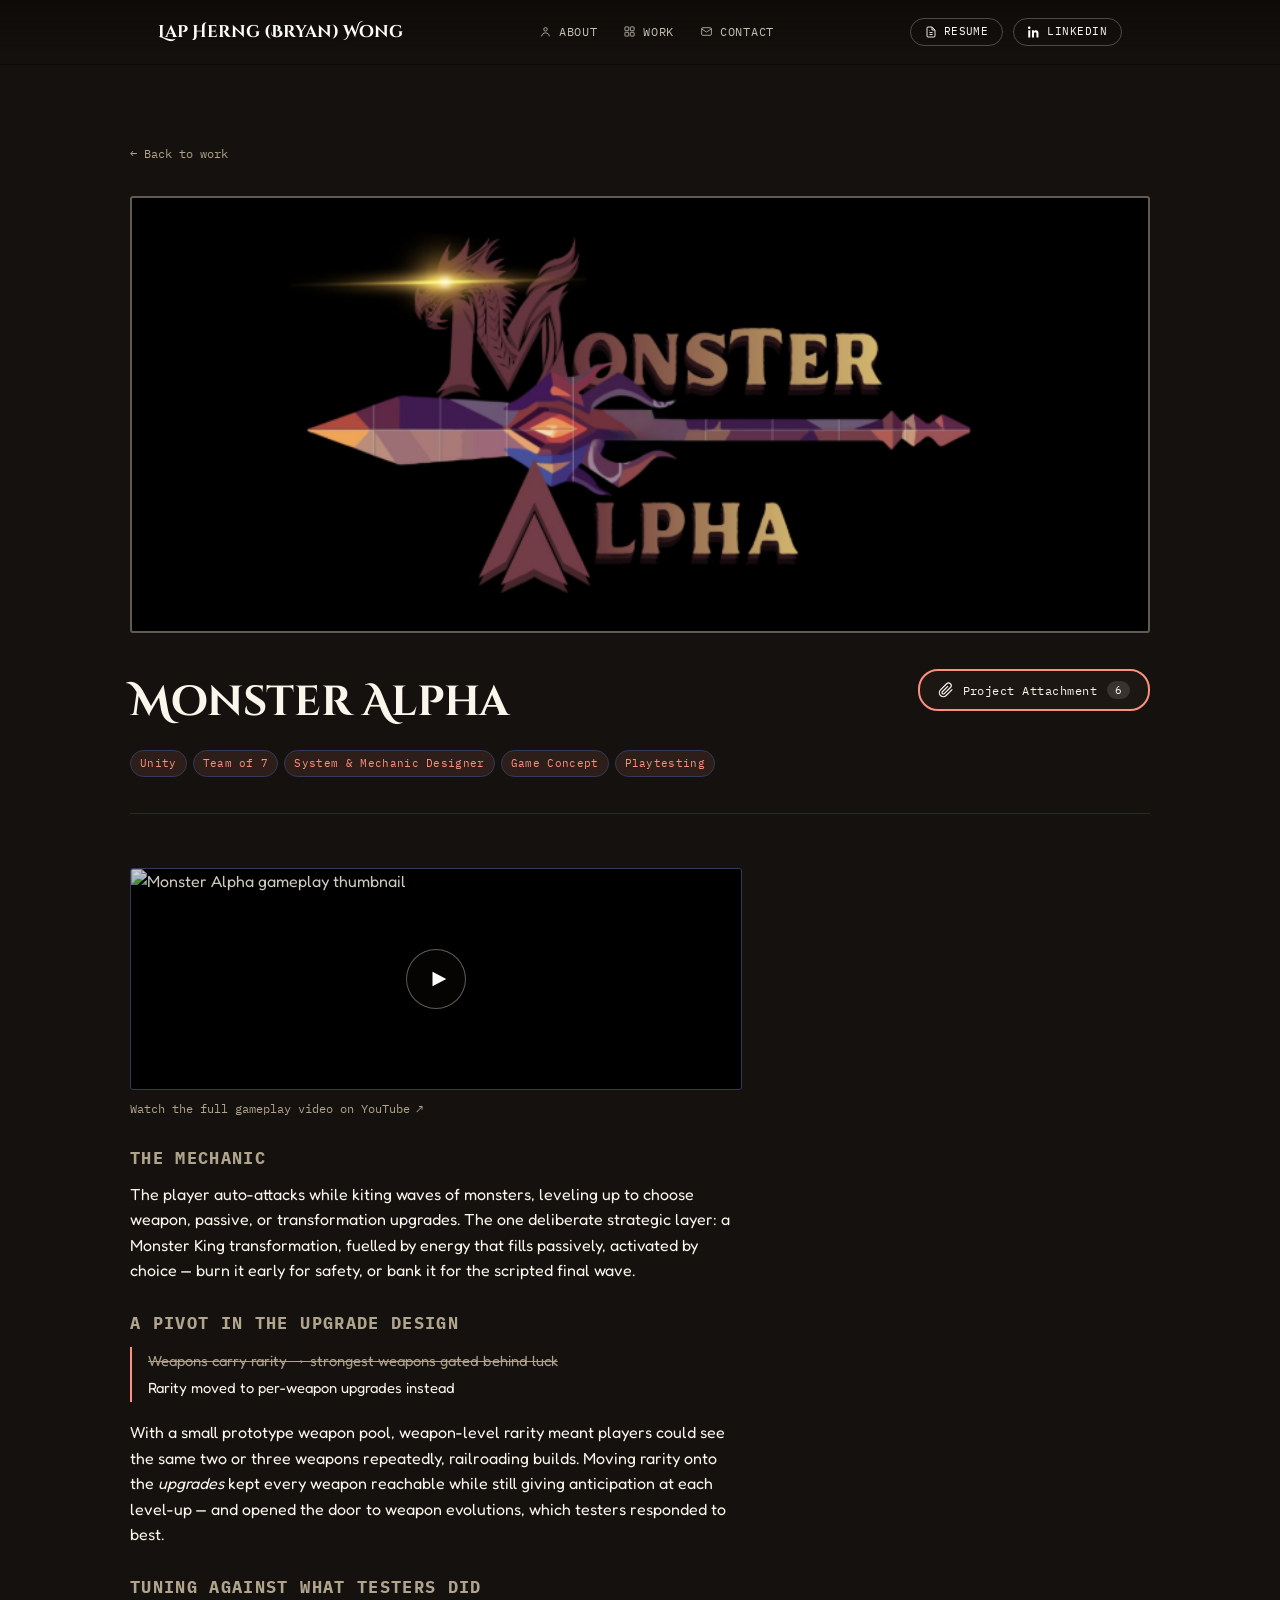
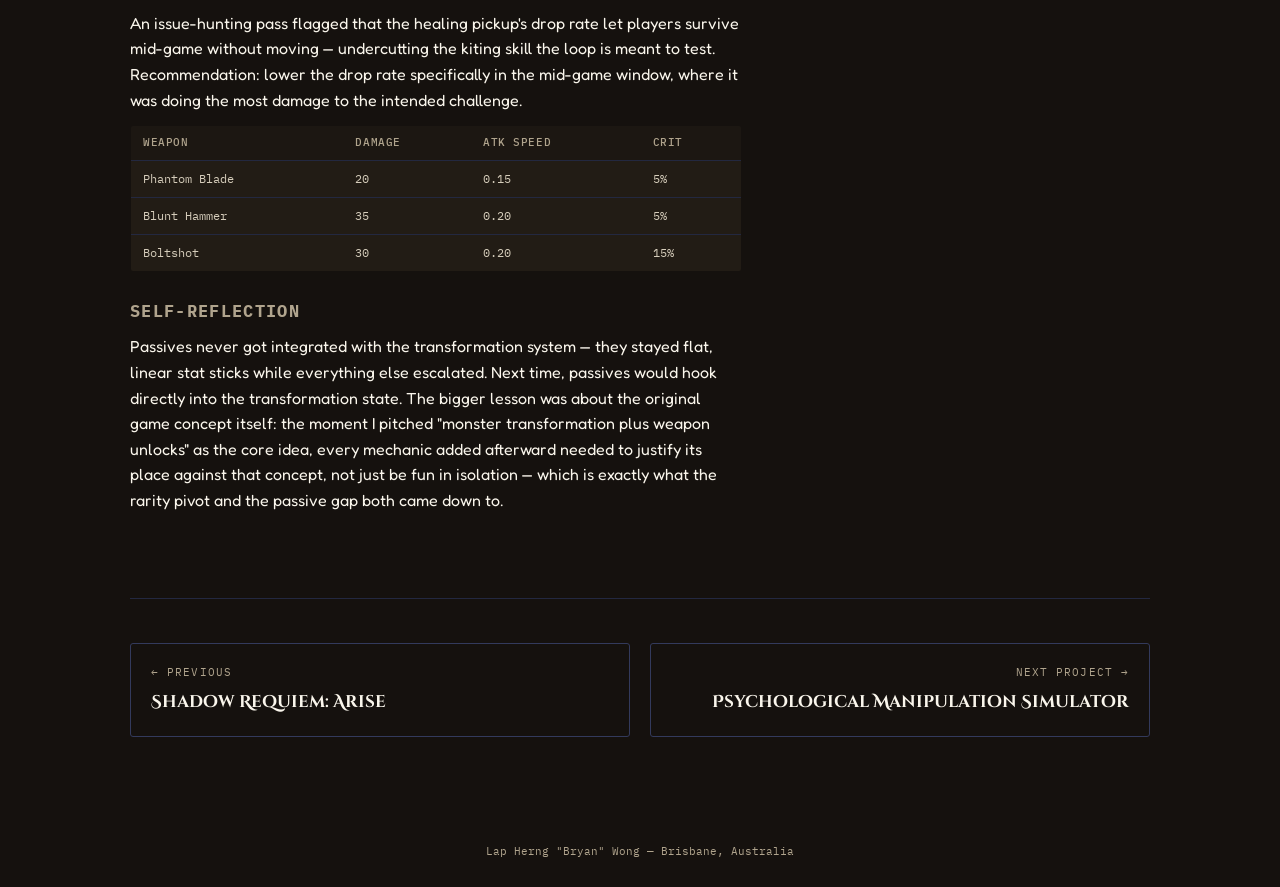
==== commit f74ff7fd: "Attach PMS images to project attachments; rewrite PMS systems/mechanics case study copy; add role ta" ====
--- a/projects/monster-alpha.html
+++ b/projects/monster-alpha.html
@@ -8,7 +8,7 @@
 <link rel="preconnect" href="https://fonts.googleapis.com">
 <link rel="preconnect" href="https://fonts.gstatic.com" crossorigin>
 <link href="https://fonts.googleapis.com/css2?family=Cinzel+Decorative:wght@700;900&family=Fredoka:wght@300;400;500;600;700&family=IBM+Plex+Mono:wght@400;500&family=Quicksand:wght@500;600;700&display=swap" rel="stylesheet">
-<link rel="stylesheet" href="../assets/style.css?v=4">
+<link rel="stylesheet" href="../assets/style.css?v=6">
 </head>
 <body>
 
@@ -59,7 +59,7 @@
     <div class="project-title-row reveal">
       <div>
         <h1>Monster Alpha</h1>
-        <div class="row-tags"><span class="tag">Unity</span><span class="tag">Team of 7</span></div>
+        <div class="row-tags"><span class="tag">Unity</span><span class="tag">Team of 7</span><span class="tag">System &amp; Mechanic Designer</span><span class="tag">Game Concept</span><span class="tag">Playtesting</span></div>
       </div>
       <button class="attachment-btn" data-modal="attach-monster" aria-haspopup="dialog">
         <svg viewBox="0 0 24 24" fill="none" stroke="currentColor" stroke-width="1.8"><path d="M21.44 11.05l-9.19 9.19a6 6 0 01-8.49-8.49l9.19-9.19a4 4 0 015.66 5.66l-9.2 9.19a2 2 0 01-2.83-2.83l8.49-8.48"/></svg>
@@ -160,8 +160,8 @@
           <tr><td>Boltshot</td><td>30</td><td>0.20</td><td>15%</td></tr>
         </table>
 
-        <h4>What I'd do differently</h4>
-        <p>Passives never got integrated with the transformation system — they stayed flat, linear stat sticks while everything else escalated. Next time, passives would hook directly into the transformation state.</p>
+        <h4>Self-reflection</h4>
+        <p>Passives never got integrated with the transformation system — they stayed flat, linear stat sticks while everything else escalated. Next time, passives would hook directly into the transformation state. The bigger lesson was about the original game concept itself: the moment I pitched "monster transformation plus weapon unlocks" as the core idea, every mechanic added afterward needed to justify its place against that concept, not just be fun in isolation — which is exactly what the rarity pivot and the passive gap both came down to.</p>
       </div>
 
       <div class="project-pager reveal">
@@ -180,6 +180,6 @@
 
 <footer>Lap Herng "Bryan" Wong — Brisbane, Australia</footer>
 
-<script src="../assets/main.js?v=4"></script>
+<script src="../assets/main.js?v=6"></script>
 </body>
 </html>
--- a/assets/style.css
+++ b/assets/style.css
@@ -144,6 +144,7 @@
   .about-photo svg{ width: 44px; height: 44px; opacity: 0.7; }
   .about-photo span{ font-family: 'IBM Plex Mono', monospace; font-size: 0.66rem; text-transform: uppercase; letter-spacing: 0.06em; text-align: center; padding: 0 16px; }
 
+  .tools-label{ font-family: 'IBM Plex Mono', monospace; font-size: 0.78rem; color: rgba(240,238,232,0.9); font-weight: 500; margin-top: 26px; }
   .tool-logos{ display: flex; flex-wrap: wrap; gap: 22px; margin-top: 12px; }
   .tool-badge{ display: flex; flex-direction: column; align-items: center; gap: 6px; color: rgba(240,238,232,0.75); }
   .tool-badge svg{ width: 30px; height: 30px; }
@@ -430,25 +431,39 @@
 @media (max-width: 640px){ .attachment-grid{ grid-template-columns: 1fr; } }
 .attachment-card{
   border: 1px solid var(--rule); border-radius: var(--radius); overflow: hidden; background: var(--bg-panel-2);
-  transition: border-color 0.3s cubic-bezier(0.25,0.1,0.25,1);
   /* Flow-up entrance, staggered per card, played each time the modal opens (the modal
      itself sits at opacity:0 until .open is added, so there's always an already-painted
-     "closed" frame beforehand for this to transition from). */
+     "closed" frame beforehand for this to transition from). border-color is listed last
+     and always kept at 0s delay (see the nth-child rules below) so the hover highlight
+     reacts instantly instead of inheriting the entrance stagger. */
   opacity: 0;
   transform: translateY(35px);
-  transition: opacity 0.6s cubic-bezier(0.16, 1, 0.3, 1), transform 0.6s cubic-bezier(0.16, 1, 0.3, 1), border-color 0.3s cubic-bezier(0.25,0.1,0.25,1);
+  transition: opacity 0.6s cubic-bezier(0.16, 1, 0.3, 1), transform 0.6s cubic-bezier(0.16, 1, 0.3, 1), border-color 0.1s ease;
+  transition-delay: 0s, 0s, 0s;
 }
 .attachment-modal.open .attachment-card{ opacity: 1; transform: translateY(0); }
 /* Hovering the image itself highlights the whole card's border in the project's theme color,
-   matching the same hover treatment as the project rows on the homepage. */
-.attachment-card:has(.attachment-media:hover){ border-color: var(--tile-accent, var(--rule)); }
-.attachment-card:nth-child(1){ transition-delay: 0.08s; }
-.attachment-card:nth-child(2){ transition-delay: 0.16s; }
-.attachment-card:nth-child(3){ transition-delay: 0.24s; }
-.attachment-card:nth-child(4){ transition-delay: 0.32s; }
-.attachment-card:nth-child(5){ transition-delay: 0.4s; }
-.attachment-card:nth-child(6){ transition-delay: 0.48s; }
-.attachment-card:nth-child(n+7){ transition-delay: 0.56s; }
+   matching the same hover treatment as the project rows on the homepage. Toggled via a JS
+   class (see main.js) rather than a :has() selector -- :has() measurably adds ~70ms of style
+   recalc latency on this page, which read as a sluggish hover; a direct class toggle is instant. */
+.attachment-card.hover-active{ border-color: var(--tile-accent, var(--rule)); }
+.attachment-card:nth-child(1){ transition-delay: 0.08s, 0.08s, 0s; }
+.attachment-card:nth-child(2){ transition-delay: 0.16s, 0.16s, 0s; }
+.attachment-card:nth-child(3){ transition-delay: 0.24s, 0.24s, 0s; }
+.attachment-card:nth-child(4){ transition-delay: 0.32s, 0.32s, 0s; }
+.attachment-card:nth-child(5){ transition-delay: 0.4s, 0.4s, 0s; }
+.attachment-card:nth-child(6){ transition-delay: 0.48s, 0.48s, 0s; }
+.attachment-card:nth-child(n+7){ transition-delay: 0.56s, 0.56s, 0s; }
+/* Shadow Requiem has 5 attachment cards -- center the odd one out on its own row
+   instead of leaving it stranded in the left column. */
+#attach-shadow .attachment-grid > .attachment-card:nth-child(5):last-child{
+  grid-column: 1 / -1;
+  width: calc(50% - 11px);
+  margin: 0 auto;
+}
+@media (max-width: 640px){
+  #attach-shadow .attachment-grid > .attachment-card:nth-child(5):last-child{ width: 100%; }
+}
 .attachment-media{
   width: 100%; aspect-ratio: 4/3; background: rgba(0,0,0,0.25);
   display: flex; flex-direction: column; align-items: center; justify-content: center; gap: 8px;
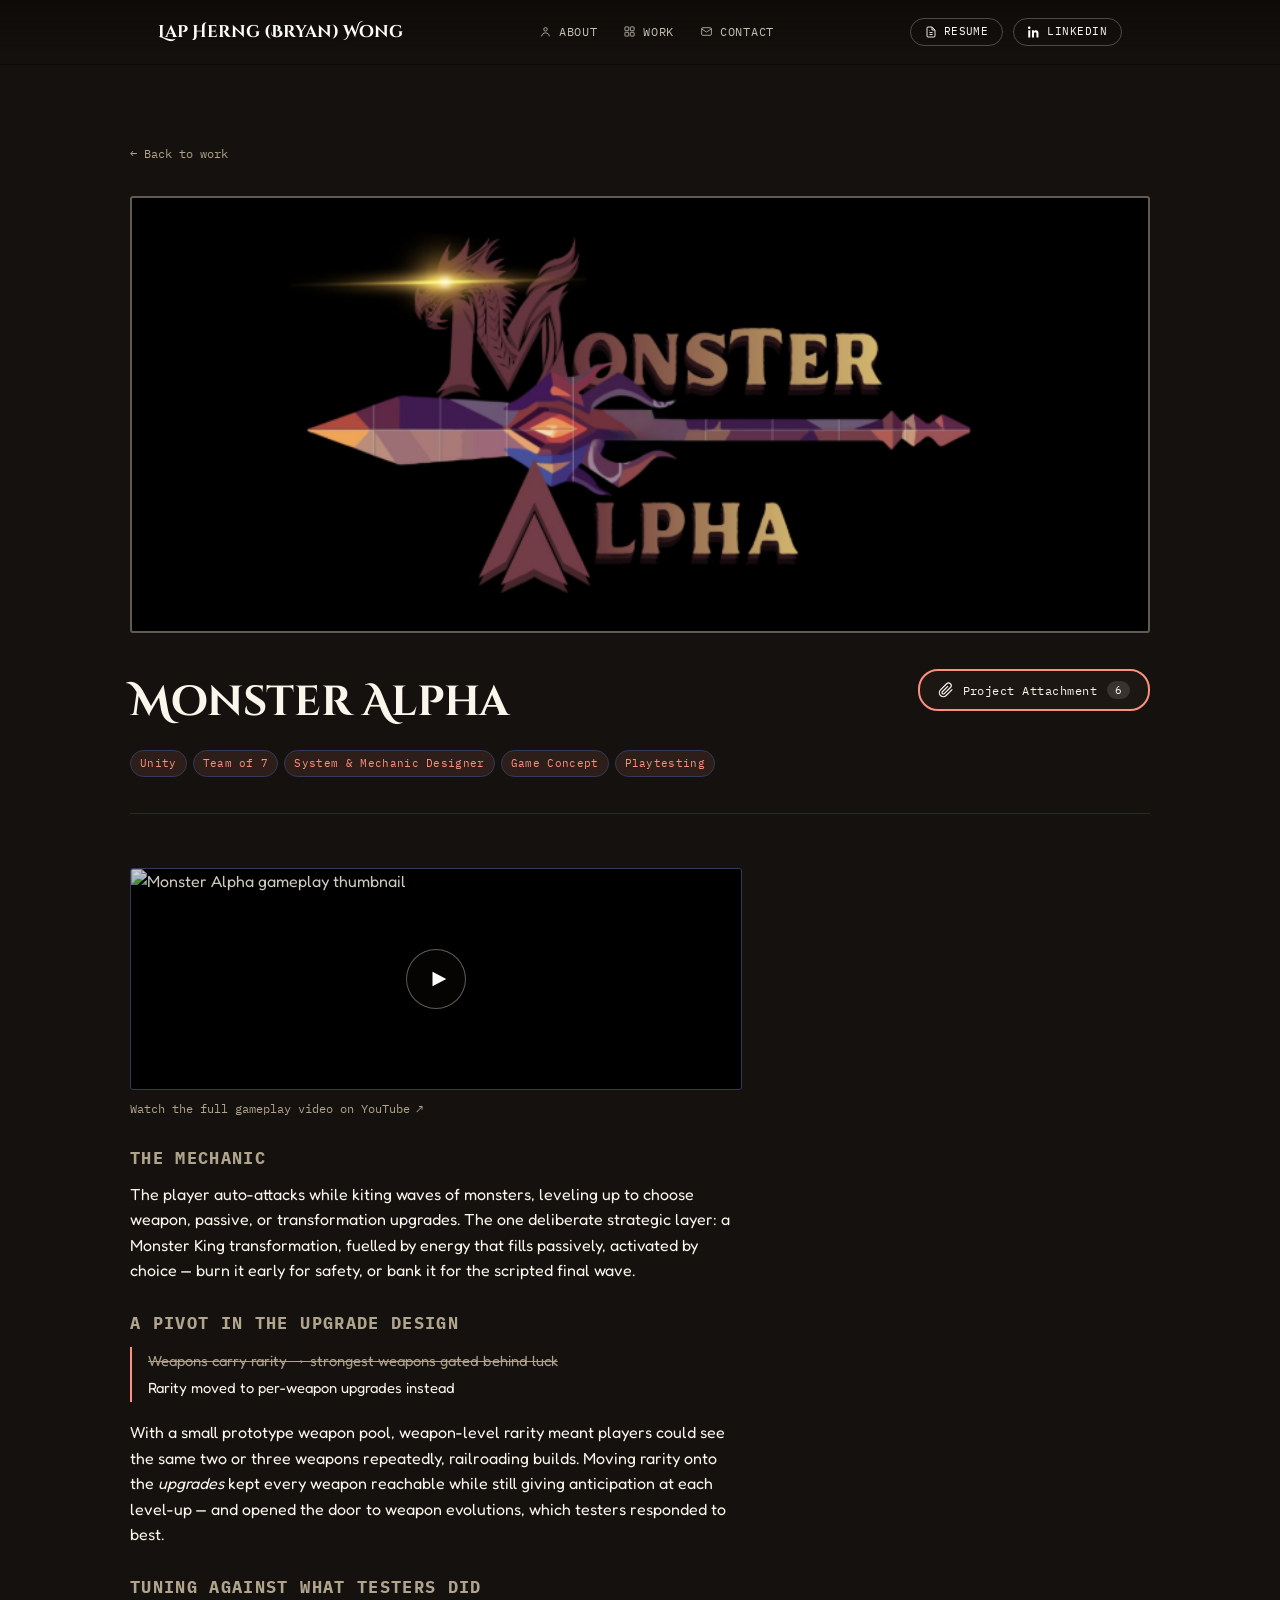
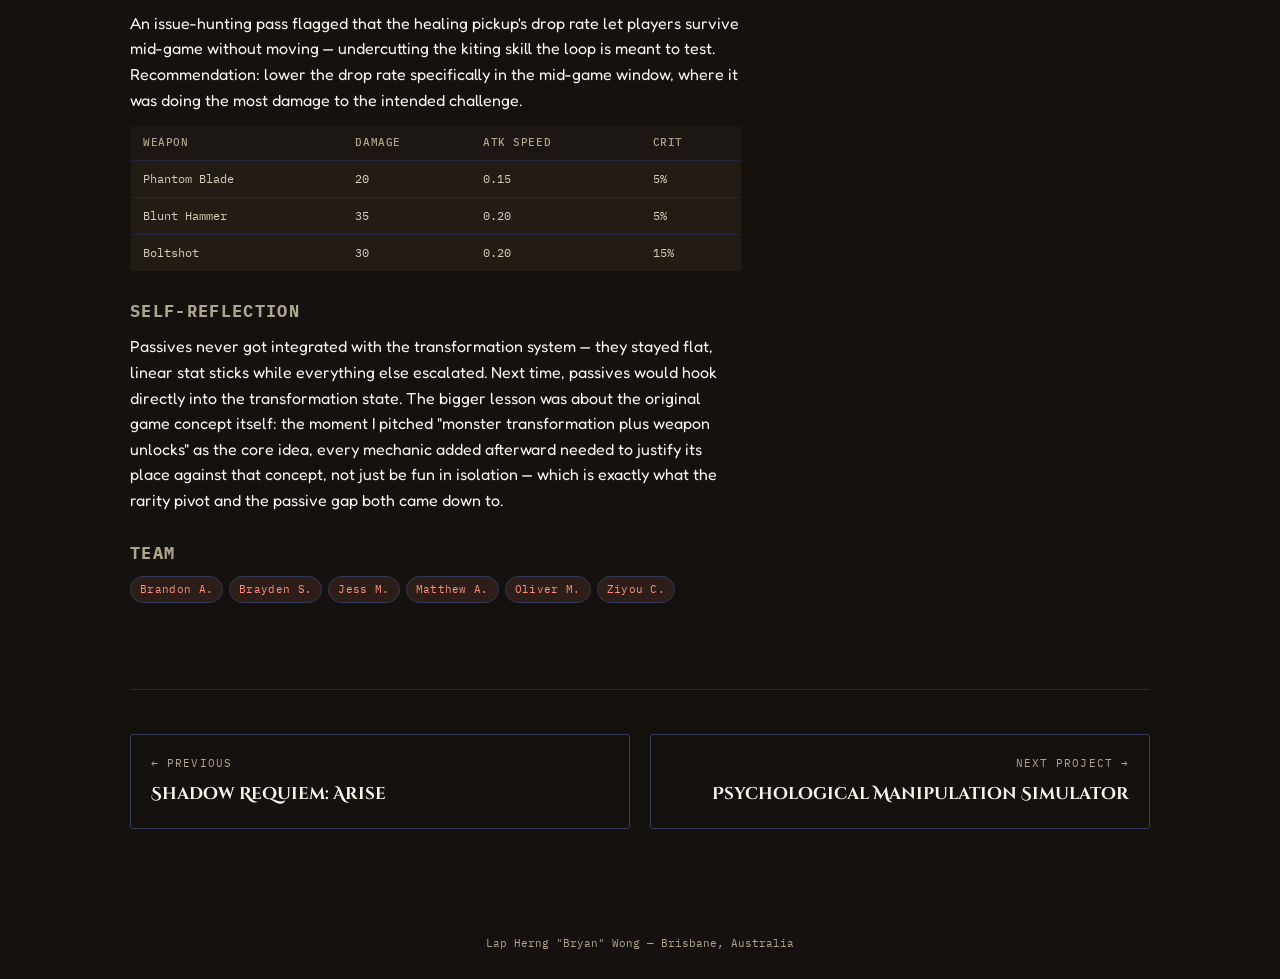
==== commit 6cf23a28: "Add GitHub tool logo and team credits to project pages Adds GitHub badge to the About section's tool" ====
--- a/projects/monster-alpha.html
+++ b/projects/monster-alpha.html
@@ -8,7 +8,7 @@
 <link rel="preconnect" href="https://fonts.googleapis.com">
 <link rel="preconnect" href="https://fonts.gstatic.com" crossorigin>
 <link href="https://fonts.googleapis.com/css2?family=Cinzel+Decorative:wght@700;900&family=Fredoka:wght@300;400;500;600;700&family=IBM+Plex+Mono:wght@400;500&family=Quicksand:wght@500;600;700&display=swap" rel="stylesheet">
-<link rel="stylesheet" href="../assets/style.css?v=6">
+<link rel="stylesheet" href="../assets/style.css?v=7">
 </head>
 <body>
 
@@ -40,9 +40,9 @@
       <h3 id="resume-modal-title">Resume — Lap Herng (Bryan) Wong</h3>
       <button class="attachment-modal-close" data-modal-close>Close ×</button>
     </div>
-    <iframe class="resume-frame" src="../assets/files/Lap_Herng_Wong_(Bryan)_Resume.pdf" title="Resume preview — Lap Herng (Bryan) Wong"></iframe>
+    <iframe class="resume-frame" src="../assets/files/Lap_Herng_Wong_(Bryan)_Resume.pdf?v=2" title="Resume preview — Lap Herng (Bryan) Wong"></iframe>
     <div class="resume-modal-actions">
-      <a class="resume-download" href="../assets/files/Lap_Herng_Wong_(Bryan)_Resume.pdf" download="Lap_Herng_Wong_(Bryan)_Resume.pdf">
+      <a class="resume-download" href="../assets/files/Lap_Herng_Wong_(Bryan)_Resume.pdf?v=2" download="Lap_Herng_Wong_(Bryan)_Resume.pdf">
         <svg viewBox="0 0 24 24" fill="none" stroke="currentColor" stroke-width="2"><path d="M12 3v12m0 0l-4-4m4 4l4-4"/><path d="M4 17v2a2 2 0 0 0 2 2h12a2 2 0 0 0 2-2v-2"/></svg>
         Download PDF
       </a>
@@ -162,6 +162,16 @@
 
         <h4>Self-reflection</h4>
         <p>Passives never got integrated with the transformation system — they stayed flat, linear stat sticks while everything else escalated. Next time, passives would hook directly into the transformation state. The bigger lesson was about the original game concept itself: the moment I pitched "monster transformation plus weapon unlocks" as the core idea, every mechanic added afterward needed to justify its place against that concept, not just be fun in isolation — which is exactly what the rarity pivot and the passive gap both came down to.</p>
+
+        <h4>Team</h4>
+        <div class="row-tags">
+          <span class="tag">Brandon A.</span>
+          <span class="tag">Brayden S.</span>
+          <span class="tag">Jess M.</span>
+          <span class="tag">Matthew A.</span>
+          <span class="tag">Oliver M.</span>
+          <span class="tag">Ziyou C.</span>
+        </div>
       </div>
 
       <div class="project-pager reveal">
@@ -180,6 +190,6 @@
 
 <footer>Lap Herng "Bryan" Wong — Brisbane, Australia</footer>
 
-<script src="../assets/main.js?v=6"></script>
+<script src="../assets/main.js?v=7"></script>
 </body>
 </html>
--- a/assets/style.css
+++ b/assets/style.css
@@ -299,6 +299,14 @@
   .about-body{ max-width: 62ch; color: var(--text-muted); }
   .about-body strong{ color: var(--text); font-weight: 500; }
   .focus-row{ display: flex; flex-wrap: wrap; gap: 8px; margin-top: 22px; }
+
+  /* ACHIEVEMENTS & INDUSTRY COLLABORATIONS */
+  .achieve-grid{ display: grid; grid-template-columns: 1fr 1fr; gap: 22px; }
+  @media (max-width: 700px){ .achieve-grid{ grid-template-columns: 1fr; } }
+  .achieve-card{ border: 1px solid var(--rule); border-radius: var(--radius); background: var(--bg-panel); padding: 26px 28px; }
+  .achieve-kind{ font-family: 'IBM Plex Mono', monospace; font-size: 0.68rem; text-transform: uppercase; letter-spacing: 0.08em; color: var(--accent-bright); margin-bottom: 10px; }
+  .achieve-card h3{ font-family: 'Quicksand', sans-serif; font-weight: 700; font-size: 1.15rem; color: var(--text); margin-bottom: 8px; }
+  .achieve-card p{ font-size: 0.92rem; color: var(--text-muted); margin: 0; line-height: 1.5; }
 
   /* CONTACT */
   .contact-inner{ display: flex; flex-wrap: wrap; justify-content: space-between; align-items: flex-end; gap: 24px; }
